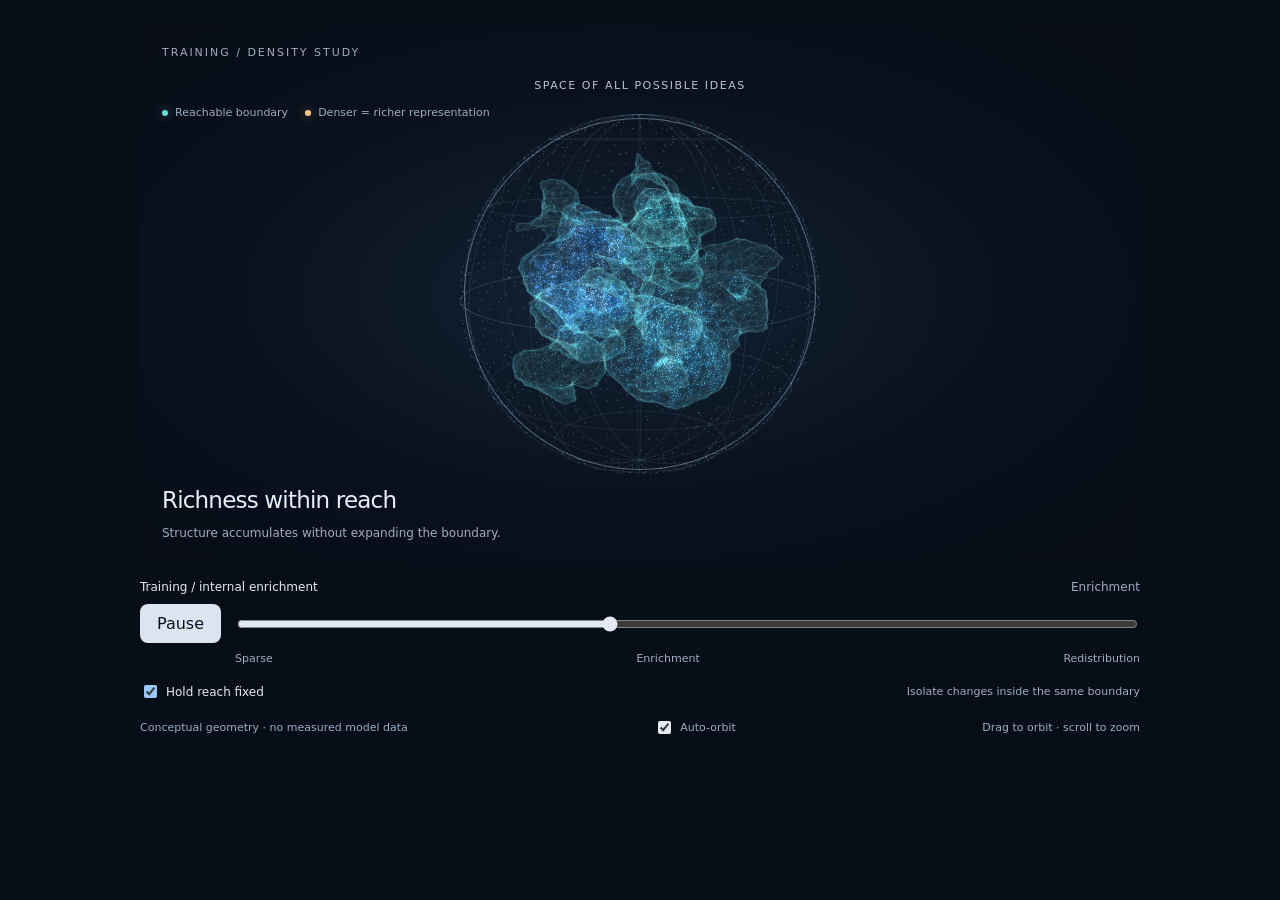
==== experiments/density-space.html @ 0f0f8c0e "Add interactive idea-space visualizer and training studies" ====
<!doctype html>
<html lang="en">
  <head>
    <title>Idea Space — density space</title>
    <meta charset="utf-8" />
    <meta name="viewport" content="width=device-width, initial-scale=1" />
    <style>
      * {
        box-sizing: border-box;
      }
      body {
        margin: 0;
        font-family: Inter, ui-sans-serif, system-ui, sans-serif;
        color: var(--foreground, #e4eaf5);
        background: transparent;
      }
      button,
      input {
        font: inherit;
      }
      #idea-study {
        --ink: #e8eff9;
        --quiet: #9aaec4;
        --line: #283747;
        color: var(--ink);
      }
      .stage {
        position: relative;
        height: 540px;
        overflow: hidden;
        border-radius: 16px;
        background: radial-gradient(
          ellipse at 48% 50%,
          #132334 0%,
          #0a111e 52%,
          #070c15 100%
        );
        padding: 20px;
      }
      .stage canvas {
        position: absolute;
        inset: 0;
        width: 100%;
        height: 100%;
        touch-action: none;
        cursor: grab;
      }
      .stage canvas:active {
        cursor: grabbing;
      }
      .eyebrow {
        position: absolute;
        top: 22px;
        left: 22px;
        font-size: 11px;
        letter-spacing: 0.18em;
        text-transform: uppercase;
        color: var(--quiet);
        pointer-events: none;
      }
      .chapter {
        position: absolute;
        left: 22px;
        bottom: 51px;
        font-size: 23px;
        font-weight: 500;
        letter-spacing: -0.035em;
        pointer-events: none;
      }
      .event {
        position: absolute;
        left: 22px;
        right: 22px;
        bottom: 24px;
        color: var(--quiet);
        font-size: 12px;
        pointer-events: none;
      }
      .universe-label {
        position: absolute;
        top: 55px;
        left: 0;
        right: 0;
        text-align: center;
        font-size: 11px;
        letter-spacing: 0.14em;
        color: #b7c5d5;
        pointer-events: none;
      }
      .legend {
        display: flex;
        gap: 17px;
        flex-wrap: wrap;
        position: absolute;
        left: 22px;
        top: 82px;
        font-size: 11px;
        color: var(--quiet);
        pointer-events: none;
      }
      .key {
        display: inline-flex;
        align-items: center;
        gap: 7px;
      }
      .key i {
        display: inline-block;
        width: 6px;
        height: 6px;
        background: #61ded8;
        border-radius: 50%;
        box-shadow: 0 0 10px #61ded877;
      }
      .key:last-child i {
        background: #ffc583;
        box-shadow: 0 0 10px #ffc58377;
      }
      .density-control {
        display: flex;
        align-items: center;
        justify-content: space-between;
        gap: 10px;
        flex-wrap: wrap;
        font-size: 12px;
        margin-top: 17px;
        color: var(--foreground, #e4eaf5);
      }
      .density-control label {
        display: flex;
        gap: 6px;
        align-items: center;
      }
      .density-control span {
        color: var(--muted-foreground, #95a3b6);
        font-size: 11px;
      }
      .controls {
        padding: 16px 0 0;
        color: var(--foreground, #e4eaf5);
      }
      .timeline-head {
        display: flex;
        align-items: center;
        justify-content: space-between;
        gap: 12px;
        font-size: 12px;
        margin-bottom: 10px;
      }
      .timeline-head span:last-child {
        font-variant-numeric: tabular-nums;
        color: var(--muted-foreground, #95a3b6);
      }
      .transport {
        display: flex;
        gap: 14px;
        align-items: center;
      }
      .transport button {
        color: var(--primary-foreground, #0b111c);
        background: var(--primary, #dbe4ef);
        border: 0;
        border-radius: 8px;
        padding: 10px 14px;
        min-width: 81px;
        cursor: pointer;
      }
      .transport input {
        width: 100%;
        min-width: 0;
        accent-color: var(--foreground, #dbe4ef);
      }
      .ticks {
        display: flex;
        justify-content: space-between;
        margin: 9px 0 0 95px;
        color: var(--muted-foreground, #95a3b6);
        font-size: 11px;
      }
      .footer {
        display: flex;
        gap: 12px;
        justify-content: space-between;
        align-items: center;
        flex-wrap: wrap;
        color: var(--muted-foreground, #95a3b6);
        font-size: 11px;
        margin-top: 17px;
      }
      .footer label {
        display: flex;
        align-items: center;
        gap: 6px;
      }
      .footer input {
        accent-color: var(--foreground, #dbe4ef);
      }
      .error {
        position: absolute;
        inset: 140px 24px auto;
        line-height: 1.5;
      }
      .sr {
        position: absolute;
        width: 1px;
        height: 1px;
        overflow: hidden;
        clip: rect(0, 0, 0, 0);
      }
      @media (max-width: 440px) {
        .stage {
          height: 480px;
        }
        .chapter {
          font-size: 21px;
        }
        .event {
          bottom: 19px;
          max-width: 280px;
          line-height: 1.5;
        }
        .chapter {
          bottom: 65px;
        }
        .legend {
          top: 78px;
        }
        .universe-label {
          top: 51px;
        }
        .footer {
          gap: 9px;
        }
        .ticks {
          font-size: 10px;
        }
      }

      :root {
        color-scheme: dark;
        --background: #080e18;
        --foreground: #e4eaf5;
        --muted-foreground: #9aaec4;
        --primary: #dbe4ef;
        --primary-foreground: #07101b;
        --secondary: #172434;
        --border: #263647;
      }
      body {
        background: var(--background);
        padding: 24px 16px;
      }
      #idea-study {
        max-width: 1000px;
        margin: 0 auto;
      }
      @media (max-width: 440px) {
        body {
          padding: 12px 8px;
        }
      }
    </style>
  </head>
  <body>
    <div id="idea-study">
      <div class="stage" id="scene">
        <div class="eyebrow">Training / density study</div>
        <div class="universe-label">SPACE OF ALL POSSIBLE IDEAS</div>
        <div class="legend">
          <span class="key"><i></i>Reachable boundary</span
          ><span class="key"><i></i>Denser = richer representation</span>
        </div>
        <div class="chapter" id="chapter">Islands of possibility</div>
        <div class="event" id="event">
          Separate regions emerge within the larger space.
        </div>
        <span class="sr" id="description"
          >An illustrative luminous model space inside a spherical universe.
          Particle concentration represents richer internal representation. Hold
          reach fixed to watch density change without changing what is
          reachable. Uncheck it to animate reach and density together. Density
          does not depict prompt history or confidence. Drag to orbit, scroll to
          zoom, or use arrow keys while the training slider is focused.</span
        >
      </div>
      <div class="controls">
        <div class="timeline-head">
          <label for="training">Training / internal enrichment</label
          ><span id="phase" aria-live="polite">Early training</span>
        </div>
        <div class="transport">
          <button type="button" id="play">Pause</button
          ><input
            id="training"
            aria-label="Illustrative training progression"
            type="range"
            min="0"
            max="1000"
            value="240"
          />
        </div>
        <div class="ticks">
          <span>Sparse</span><span>Enrichment</span><span>Redistribution</span>
        </div>
        <div class="density-control">
          <label
            ><input type="checkbox" id="hold" checked />Hold reach fixed</label
          ><span id="mode">Isolate changes inside the same boundary</span>
        </div>
        <div class="footer">
          <span>Conceptual geometry · no measured model data</span
          ><label><input type="checkbox" id="rotate" checked />Auto-orbit</label
          ><span>Drag to orbit · scroll to zoom</span>
        </div>
      </div>
    </div>
    <script src="../vendor/three/three.min.js"></script>
    <script>
      (() => {
        "use strict";
        const root = document.getElementById("idea-study"),
          holder = root.querySelector("#scene"),
          slider = root.querySelector("#training"),
          play = root.querySelector("#play"),
          rotate = root.querySelector("#rotate"),
          chapter = root.querySelector("#chapter"),
          event = root.querySelector("#event"),
          phase = root.querySelector("#phase"),
          hold = root.querySelector("#hold"),
          mode = root.querySelector("#mode");
        try {
          if (!window.THREE) throw Error("The 3D renderer did not load.");
          const reduced = matchMedia(
            "(prefers-reduced-motion: reduce)",
          ).matches;
          let playing = !reduced,
            t = 0.38,
            yaw = 0.45,
            pitch = 0.18,
            zoom = 4.6,
            drag = false,
            lastX = 0,
            lastY = 0,
            lastFrame = 0,
            lastBuild = -1,
            renderedT = -1,
            arrived = 0;
          if (reduced) {
            play.textContent = "Play";
            rotate.checked = false;
          }
          const renderer = new THREE.WebGLRenderer({
            alpha: true,
            antialias: true,
            powerPreference: "high-performance",
          });
          renderer.setPixelRatio(Math.min(devicePixelRatio, 1.7));
          renderer.setClearColor(0, 0);
          renderer.outputColorSpace = THREE.SRGBColorSpace;
          holder.prepend(renderer.domElement);
          renderer.domElement.setAttribute("role", "img");
          renderer.domElement.setAttribute(
            "aria-label",
            "Interactive three dimensional conceptual idea space",
          );
          renderer.domElement.setAttribute("aria-describedby", "description");
          const scene = new THREE.Scene(),
            camera = new THREE.PerspectiveCamera(37, 1, 0.1, 30),
            world = new THREE.Group();
          scene.add(world);
          scene.add(new THREE.HemisphereLight(0xa7efff, 0x16203e, 2.2));
          const light = new THREE.DirectionalLight(0x83f5ee, 3.2);
          light.position.set(3, 4, 4);
          scene.add(light);
          const rim = new THREE.DirectionalLight(0x9a96ff, 3.8);
          rim.position.set(-3, 1, -2);
          scene.add(rim);
          const warm = new THREE.DirectionalLight(0xffcea2, 0.7);
          warm.position.set(0, -3, 2);
          scene.add(warm);
          const shell = new THREE.Group();
          world.add(shell);
          function line(points, color, opacity) {
            const g = new THREE.BufferGeometry().setFromPoints(points);
            return new THREE.Line(
              g,
              new THREE.LineBasicMaterial({
                color,
                transparent: true,
                opacity,
                depthWrite: false,
              }),
            );
          }
          for (let lat = -2; lat <= 2; lat++) {
            const a = (lat * Math.PI) / 6,
              r = Math.cos(a),
              y = Math.sin(a),
              p = [];
            for (let k = 0; k <= 160; k++) {
              const q = (k / 160) * Math.PI * 2;
              p.push(new THREE.Vector3(r * Math.cos(q), y, r * Math.sin(q)));
            }
            shell.add(line(p, 0x7e9bb8, lat === 0 ? 0.23 : 0.12));
          }
          for (let j = 0; j < 6; j++) {
            const p = [],
              a = (j * Math.PI) / 6;
            for (let k = 0; k <= 160; k++) {
              const q = (k / 160) * Math.PI * 2;
              p.push(
                new THREE.Vector3(
                  Math.cos(q) * Math.cos(a),
                  Math.sin(q),
                  Math.cos(q) * Math.sin(a),
                ),
              );
            }
            shell.add(line(p, 0x7e9bb8, 0.13));
          }
          // A camera-facing circumference makes the universe boundary legible from every angle.
          const ringPts = [];
          for (let k = 0; k <= 200; k++) {
            const q = (k / 200) * Math.PI * 2;
            ringPts.push(new THREE.Vector3(Math.cos(q), Math.sin(q), 0));
          }
          const ring = line(ringPts, 0xabc6de, 0.46);
          scene.add(ring);
          let seed = 77;
          function rand() {
            seed = (seed * 1664525 + 1013904223) >>> 0;
            return seed / 4294967296;
          }
          const dust = [];
          for (let i = 0; i < 1150; i++) {
            const y = rand() * 2 - 1,
              a = rand() * Math.PI * 2,
              r = Math.sqrt(1 - y * y);
            dust.push(r * Math.cos(a), y, r * Math.sin(a));
          }
          const dg = new THREE.BufferGeometry();
          dg.setAttribute(
            "position",
            new THREE.Float32BufferAttribute(dust, 3),
          );
          const dp = new THREE.Points(
            dg,
            new THREE.PointsMaterial({
              color: 0xa3c4df,
              size: 0.0045,
              transparent: true,
              opacity: 0.4,
              depthWrite: false,
            }),
          );
          shell.add(dp);
          const material = new THREE.ShaderMaterial({
            transparent: true,
            depthWrite: false,
            side: THREE.FrontSide,
            blending: THREE.AdditiveBlending,
            vertexShader: `varying vec3 vNormal;varying vec3 vView;void main(){vec4 p=modelViewMatrix*vec4(position,1.);vNormal=normalize(normalMatrix*normal);vView=normalize(-p.xyz);gl_Position=projectionMatrix*p;}`,
            fragmentShader: `varying vec3 vNormal;varying vec3 vView;void main(){float f=pow(1.-abs(dot(normalize(vNormal),normalize(vView))),2.5);gl_FragColor=vec4(.24,.82,.87,.025+f*.24);}`,
          });
          const mesh = new THREE.Mesh(new THREE.BufferGeometry(), material);
          world.add(mesh);
          const wire = new THREE.Mesh(
            mesh.geometry,
            new THREE.MeshBasicMaterial({
              color: 0xb6fff2,
              wireframe: true,
              transparent: true,
              opacity: 0.015,
              depthWrite: false,
            }),
          );
          world.add(wire);
          const lobes = [
            [-0.34, 0.16, 0.08, 0.31, 0.01],
            [0.16, -0.28, 0.12, 0.32, 0.1],
            [0.28, 0.3, -0.19, 0.27, 0.21],
            [-0.18, -0.16, -0.36, 0.26, 0.27],
            [0.52, 0.03, 0.22, 0.21, 0.34],
            [-0.5, -0.35, 0.05, 0.18, 0.42],
            [0.02, 0.54, 0.1, 0.2, 0.48],
            [-0.48, 0.46, -0.19, 0.16, 0.57],
            [0.26, -0.52, -0.26, 0.17, 0.63],
            [0.55, 0.38, 0.16, 0.12, 0.73],
            [-0.56, 0.06, -0.43, 0.13, 0.8],
          ];
          function smooth(a, b, v) {
            const u = Math.max(0, Math.min(1, (v - a) / (b - a)));
            return u * u * (3 - 2 * u);
          }
          let current = [];
          function configure(v) {
            const ft = smooth(0.8, 1, v);
            current = lobes.map((b, i) => {
              let s = smooth(b[4], b[4] + 0.29, v),
                r = b[3] * (0.08 + 0.92 * s);
              if (i === 1 || i === 4 || i === 8) r += ft * 0.08;
              if (i === 5 || i === 7) r *= 1 - ft * 0.82;
              return [b[0], b[1], b[2], r];
            });
          }
          function field(x, y, z) {
            const wx = x + 0.082 * Math.sin(y * 12 + z * 7),
              wy = y + 0.068 * Math.sin(z * 13 - x * 6),
              wz = z + 0.075 * Math.sin(x * 11 + y * 9);
            let d = 9;
            for (const b of current) {
              const dx = wx - b[0],
                dy = wy - b[1],
                dz = wz - b[2];
              const q = Math.sqrt(dx * dx + dy * dy + dz * dz) - b[3];
              const h = Math.max(0.045 - Math.abs(d - q), 0) / 0.045;
              d = Math.min(d, q) - h * h * 0.045 * 0.25;
            }
            d +=
              0.023 * Math.sin(x * 23 + y * 17) * Math.sin(y * 21 - z * 19) +
              0.009 * Math.cos(z * 43 + x * 17);
            // Persistent through-hole and enclosed voids are deliberately independent of growth.
            const tunnel =
              0.092 -
              Math.sqrt((x + 0.27) * (x + 0.27) + (y - 0.15) * (y - 0.15));
            const cave =
              0.13 -
              Math.sqrt((x - 0.19) ** 2 + (y + 0.2) ** 2 + (z - 0.12) ** 2);
            const cut = 0.085 - Math.sqrt((y - 0.32) ** 2 + (z + 0.17) ** 2);
            return Math.max(
              d,
              tunnel,
              cave,
              cut,
              Math.sqrt(x * x + y * y + z * z) - 0.92,
            );
          }
          // Stable particle positions: enrichment reveals more detail without moving the frontier.
          const candidates = [];
          for (let i = 0; i < 145000; i++) {
            const x = rand() * 1.84 - 0.92,
              y = rand() * 1.84 - 0.92,
              z = rand() * 1.84 - 0.92;
            if (x * x + y * y + z * z < 0.85) candidates.push(x, y, z, rand());
          }
          const densityUniforms = {
            uProgress: { value: t },
            uSize: { value: 2.3 },
            uHaze: { value: 0 },
            uDpr: { value: renderer.getPixelRatio() },
          };
          const particleVertex = `attribute float aSeed;attribute float aBirth;attribute float aRegion;attribute float aCore;uniform float uProgress;uniform float uSize;uniform float uHaze;uniform float uDpr;varying float vAlpha;varying vec3 vColor;
void main(){float age=smoothstep(aBirth,aBirth+.43,uProgress);float tune=smoothstep(.8,1.,uProgress);float reduction=(1.-smoothstep(.3,.5,aRegion))*.7*tune;float density=clamp(.035+age*(.26+.7*aCore)-reduction,.025,1.);float visible=smoothstep(aSeed-.045,aSeed+.045,density);vAlpha=visible*(.22+.55*density);vec3 cool=mix(vec3(.2,.55,1.),vec3(.29,.95,.86),aRegion);vColor=mix(cool,vec3(1.,.83,.53),smoothstep(.65,.95,density)*.7);vec4 p=modelViewMatrix*vec4(position,1.);gl_Position=projectionMatrix*p;gl_PointSize=clamp(uSize*uDpr*4./(-p.z),1.,24.);}
`;
          const particleFragment = `uniform float uHaze;varying float vAlpha;varying vec3 vColor;void main(){float r=length(gl_PointCoord-.5)*2.;if(r>1.)discard;float glow=exp(-r*r*4.)*(1.-smoothstep(.65,1.,r));float a=vAlpha*glow*mix(.9,.037,uHaze);if(a<.001)discard;gl_FragColor=vec4(vColor,a);}`;
          function particleMaterial(uniforms) {
            return new THREE.ShaderMaterial({
              uniforms,
              vertexShader: particleVertex,
              fragmentShader: particleFragment,
              transparent: true,
              depthWrite: false,
              blending: THREE.AdditiveBlending,
            });
          }
          const points = new THREE.Points(
            new THREE.BufferGeometry(),
            particleMaterial(densityUniforms),
          );
          world.add(points);
          const hazeUniforms = {
            ...densityUniforms,
            uSize: { value: 17 },
            uHaze: { value: 1 },
          };
          const haze = new THREE.Points(
            points.geometry,
            particleMaterial(hazeUniforms),
          );
          world.add(haze);
          function buildParticles() {
            const p = [],
              seeds = [],
              birth = [],
              region = [],
              core = [];
            for (let i = 0; i < candidates.length; i += 4) {
              const x = candidates[i],
                y = candidates[i + 1],
                z = candidates[i + 2];
              if (field(x, y, z) >= -0.006) continue;
              let nearest = 0,
                dist = 9;
              for (let j = 0; j < lobes.length; j++) {
                const l = lobes[j],
                  d = Math.hypot(x - l[0], y - l[1], z - l[2]) / l[3];
                if (d < dist) {
                  dist = d;
                  nearest = j;
                }
              }
              const l = lobes[nearest],
                filament =
                  0.5 +
                  0.5 *
                    Math.sin(x * 19 + Math.sin(y * 12)) *
                    Math.cos(z * 16 - y * 7);
              p.push(x, y, z);
              seeds.push(candidates[i + 3]);
              birth.push(l[4] * 0.59);
              region.push((nearest * 0.381966) % 1);
              core.push(
                Math.max(
                  0.12,
                  Math.min(1, (1 - dist * 0.5) * 0.5 + filament * 0.5),
                ),
              );
            }
            const g = new THREE.BufferGeometry();
            g.setAttribute("position", new THREE.Float32BufferAttribute(p, 3));
            g.setAttribute("aSeed", new THREE.Float32BufferAttribute(seeds, 1));
            g.setAttribute(
              "aBirth",
              new THREE.Float32BufferAttribute(birth, 1),
            );
            g.setAttribute(
              "aRegion",
              new THREE.Float32BufferAttribute(region, 1),
            );
            g.setAttribute("aCore", new THREE.Float32BufferAttribute(core, 1));
            points.geometry.dispose();
            points.geometry = g;
            haze.geometry = g;
          }
          const N = 35,
            side = N + 1,
            lo = -0.95,
            step = 1.9 / N,
            count = side ** 3,
            values = new Float32Array(count),
            gradients = new Float32Array(count * 3),
            coords = new Float32Array(count * 3);
          let ii = 0;
          for (let z = 0; z <= N; z++)
            for (let y = 0; y <= N; y++)
              for (let x = 0; x <= N; x++) {
                coords[ii * 3] = lo + x * step;
                coords[ii * 3 + 1] = lo + y * step;
                coords[ii * 3 + 2] = lo + z * step;
                ii++;
              }
          const tetra = [
              [0, 5, 1, 6],
              [0, 1, 2, 6],
              [0, 2, 3, 6],
              [0, 3, 7, 6],
              [0, 7, 4, 6],
              [0, 4, 5, 6],
            ],
            offs = [
              0,
              1,
              1 + side,
              side,
              side * side,
              side * side + 1,
              side * side + 1 + side,
              side * side + side,
            ];
          const teal = new THREE.Color(0x42cfc2),
            blue = new THREE.Color(0x637cce),
            gold = new THREE.Color(0xffce91);
          function rebuild(v) {
            configure(v);
            for (let i = 0; i < count; i++)
              values[i] = field(
                coords[i * 3],
                coords[i * 3 + 1],
                coords[i * 3 + 2],
              );
            for (let z = 0; z <= N; z++)
              for (let y = 0; y <= N; y++)
                for (let x = 0; x <= N; x++) {
                  const i = x + y * side + z * side * side;
                  gradients[i * 3] =
                    values[i + (x < N ? 1 : 0)] - values[i - (x > 0 ? 1 : 0)];
                  gradients[i * 3 + 1] =
                    values[i + (y < N ? side : 0)] -
                    values[i - (y > 0 ? side : 0)];
                  gradients[i * 3 + 2] =
                    values[i + (z < N ? side * side : 0)] -
                    values[i - (z > 0 ? side * side : 0)];
                }
            const verts = [],
              cols = [],
              normals = [];
            function edge(a, b) {
              const u = values[a] / (values[a] - values[b]);
              const nx =
                  gradients[a * 3] + u * (gradients[b * 3] - gradients[a * 3]),
                ny =
                  gradients[a * 3 + 1] +
                  u * (gradients[b * 3 + 1] - gradients[a * 3 + 1]),
                nz =
                  gradients[a * 3 + 2] +
                  u * (gradients[b * 3 + 2] - gradients[a * 3 + 2]),
                len = Math.hypot(nx, ny, nz) || 1;
              return [
                coords[a * 3] + u * (coords[b * 3] - coords[a * 3]),
                coords[a * 3 + 1] + u * (coords[b * 3 + 1] - coords[a * 3 + 1]),
                coords[a * 3 + 2] + u * (coords[b * 3 + 2] - coords[a * 3 + 2]),
                nx / len,
                ny / len,
                nz / len,
              ];
            }
            function tri(a, b, c) {
              const ux = b[0] - a[0],
                uy = b[1] - a[1],
                uz = b[2] - a[2],
                vx = c[0] - a[0],
                vy = c[1] - a[1],
                vz = c[2] - a[2],
                nx = uy * vz - uz * vy,
                ny = uz * vx - ux * vz,
                nz = ux * vy - uy * vx,
                cx = (a[0] + b[0] + c[0]) / 3,
                cy = (a[1] + b[1] + c[1]) / 3,
                cz = (a[2] + b[2] + c[2]) / 3;
              if (nx * a[3] + ny * a[4] + nz * a[5] < 0) {
                const q = b;
                b = c;
                c = q;
              }
              for (const p of [a, b, c]) {
                verts.push(p[0], p[1], p[2]);
                normals.push(p[3], p[4], p[5]);
                let frontier = 0;
                for (let j = 0; j < lobes.length; j++) {
                  const l = lobes[j],
                    q = current[j];
                  const distance = Math.hypot(
                    p[0] - q[0],
                    p[1] - q[1],
                    p[2] - q[2],
                  );
                  const growth = Math.sin(
                    Math.PI * Math.max(0, Math.min(1, (v - l[4]) / 0.29)),
                  );
                  frontier = Math.max(
                    frontier,
                    growth * Math.max(0, 1 - Math.abs(distance - q[3]) / 0.07),
                  );
                }
                const color = blue
                  .clone()
                  .lerp(
                    teal,
                    Math.max(0, Math.min(1, 0.5 + p[1] * 0.65 + p[0] * 0.4)),
                  )
                  .lerp(gold, frontier * 0.7);
                cols.push(color.r, color.g, color.b);
              }
            }
            for (let z = 0; z < N; z++)
              for (let y = 0; y < N; y++)
                for (let x = 0; x < N; x++) {
                  const base = x + y * side + z * side * side,
                    ids = offs.map((o) => base + o);
                  let mask = 0;
                  for (let j = 0; j < 8; j++) if (values[ids[j]] < 0) mask++;
                  if (mask === 0 || mask === 8) continue;
                  for (const tt of tetra) {
                    const inside = [],
                      outside = [];
                    for (const j of tt)
                      (values[ids[j]] < 0 ? inside : outside).push(ids[j]);
                    if (inside.length === 1)
                      tri(
                        edge(inside[0], outside[0]),
                        edge(inside[0], outside[1]),
                        edge(inside[0], outside[2]),
                      );
                    else if (inside.length === 3)
                      tri(
                        edge(outside[0], inside[0]),
                        edge(outside[0], inside[1]),
                        edge(outside[0], inside[2]),
                      );
                    else if (inside.length === 2) {
                      const a = edge(inside[0], outside[0]),
                        b = edge(inside[0], outside[1]),
                        c = edge(inside[1], outside[0]),
                        d = edge(inside[1], outside[1]);
                      tri(a, b, c);
                      tri(b, d, c);
                    }
                  }
                }
            const g = new THREE.BufferGeometry();
            g.setAttribute(
              "position",
              new THREE.Float32BufferAttribute(verts, 3),
            );
            g.setAttribute("color", new THREE.Float32BufferAttribute(cols, 3));
            g.setAttribute(
              "normal",
              new THREE.Float32BufferAttribute(normals, 3),
            );
            mesh.geometry.dispose();
            mesh.geometry = g;
            wire.geometry = g;
            buildParticles();
            renderedT = v;
          }
          function updateText() {
            const stage = t < 0.28 ? 0 : t < 0.55 ? 1 : t < 0.8 ? 2 : 3;
            const titles = [
              "Sparse footholds",
              "Richness within reach",
              "Uneven internal depth",
              "Density is redistributed",
            ];
            const captions = hold.checked
              ? [
                  "The same territory, with sparse internal representation.",
                  "Structure accumulates without expanding the boundary.",
                  "Some regions become richer than others, within the same reach.",
                  "Selected regions intensify; others become sparser.",
                ]
              : [
                  "Small islands form with sparse internal representation.",
                  "The frontier expands as internal structure develops.",
                  "Reach and richness evolve at different rates.",
                  "Fine-tuning reshapes both reach and internal density.",
                ];
            chapter.textContent = titles[stage];
            event.textContent = captions[stage];
            const p = [
              "Sparse representation",
              "Enrichment",
              "Uneven density",
              "Fine-tuning",
            ][stage];
            if (phase.textContent !== p) phase.textContent = p;
            slider.value = Math.round(t * 1000);
            slider.setAttribute(
              "aria-valuetext",
              p + ", illustrative timeline " + Math.round(t * 100) + " percent",
            );
            densityUniforms.uProgress.value = t;
            mode.textContent = hold.checked
              ? "Isolate changes inside the same boundary"
              : "Animate reach and density together";
          }
          hold.onchange = () => {
            rebuild(hold.checked ? 0.8 : t);
            updateText();
          };
          play.onclick = () => {
            if (t >= 1) {
              t = 0;
              arrived = 0;
            }
            playing = !playing;
            play.textContent = playing ? "Pause" : "Play";
          };
          slider.oninput = () => {
            t = Number(slider.value) / 1000;
            playing = false;
            play.textContent = "Play";
            updateText();
          };
          renderer.domElement.addEventListener("pointerdown", (e) => {
            drag = true;
            lastX = e.clientX;
            lastY = e.clientY;
            renderer.domElement.setPointerCapture(e.pointerId);
          });
          renderer.domElement.addEventListener("pointermove", (e) => {
            if (!drag) return;
            yaw += (e.clientX - lastX) * 0.008;
            pitch = Math.max(
              -1.3,
              Math.min(1.3, pitch + (e.clientY - lastY) * 0.008),
            );
            lastX = e.clientX;
            lastY = e.clientY;
          });
          renderer.domElement.addEventListener(
            "pointerup",
            () => (drag = false),
          );
          renderer.domElement.addEventListener(
            "pointercancel",
            () => (drag = false),
          );
          renderer.domElement.addEventListener(
            "wheel",
            (e) => {
              e.preventDefault();
              zoom = Math.max(2.7, Math.min(6.8, zoom + e.deltaY * 0.003));
            },
            { passive: false },
          );
          function resize() {
            const w = holder.clientWidth,
              h = holder.clientHeight;
            renderer.setSize(w, h);
            camera.aspect = w / h;
            camera.updateProjectionMatrix();
          }
          new ResizeObserver(resize).observe(holder);
          resize();
          rebuild(hold.checked ? 0.8 : t);
          updateText();
          let frames = 0;
          function animate(now) {
            requestAnimationFrame(animate);
            const dt = Math.min((now - lastFrame) / 1000, 0.05);
            lastFrame = now;
            if (document.hidden) return;
            if (playing) {
              t = Math.min(1, t + dt / 36);
              if (t === 1) {
                playing = false;
                play.textContent = "Replay";
              }
              updateText();
            }
            if (
              !hold.checked &&
              Math.abs(t - renderedT) > 0.005 &&
              now - lastBuild > 220
            ) {
              rebuild(t);
              lastBuild = performance.now();
            }
            if (rotate.checked && !drag) yaw += dt * 0.055;
            world.rotation.set(pitch, yaw, 0);
            camera.position.set(
              0,
              0,
              zoom * (camera.aspect < 1 ? (1 / camera.aspect) * 0.9 : 1),
            );
            camera.lookAt(0, 0, 0);
            ring.quaternion.copy(camera.quaternion);
            renderer.render(scene, camera);
            frames++;
          }
          requestAnimationFrame(animate);
          window.ideaStudy = {
            setProgress(v) {
              t = Math.max(0, Math.min(1, v));
              playing = false;
              play.textContent = "Play";
              rebuild(hold.checked ? 0.8 : t);
              updateText();
            },
            getState() {
              return {
                progress: t,
                reachHeld: hold.checked,
                geometryProgress: renderedT,
                particles: points.geometry.attributes.position.count,
                densityProgress: densityUniforms.uProgress.value,
                triangles: mesh.geometry.attributes.position.count / 3,
                frames,
                playing,
                canvas: [renderer.domElement.width, renderer.domElement.height],
              };
            },
          };
          console.log(
            "Density study ready: fixed-reach enrichment and joint training modes.",
          );
        } catch (e) {
          const p = document.createElement("p");
          p.className = "error";
          p.setAttribute("role", "alert");
          p.textContent = "The 3D study could not start: " + e.message;
          holder.append(p);
          console.error(e);
        }
      })();
    </script>
  </body>
</html>
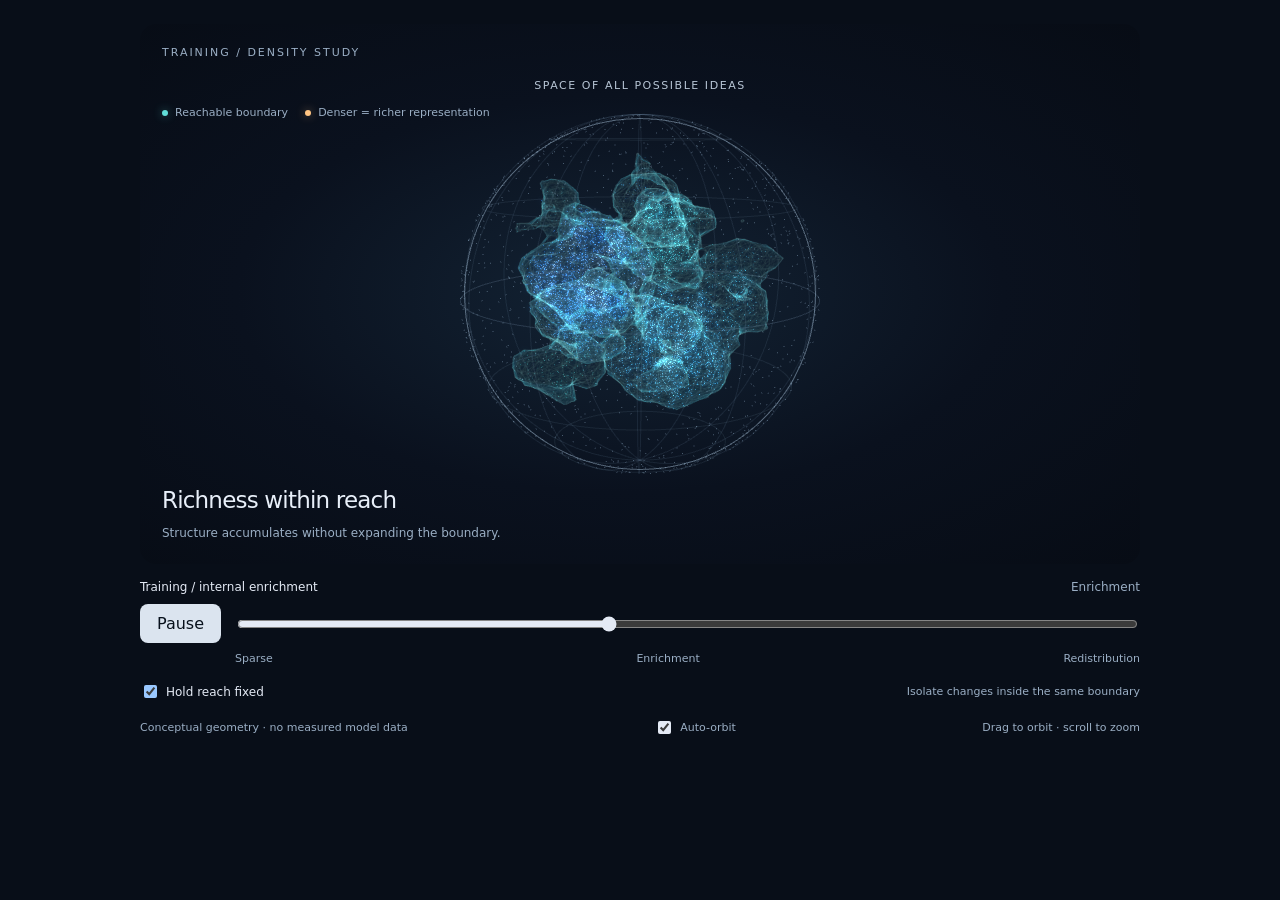
==== commit ce3337fb: "Rename project to Concept Space" ====
--- a/experiments/density-space.html
+++ b/experiments/density-space.html
@@ -1,7 +1,7 @@
 <!doctype html>
 <html lang="en">
   <head>
-    <title>Idea Space — density space</title>
+    <title>Concept Space — density space</title>
     <meta charset="utf-8" />
     <meta name="viewport" content="width=device-width, initial-scale=1" />
     <style>
